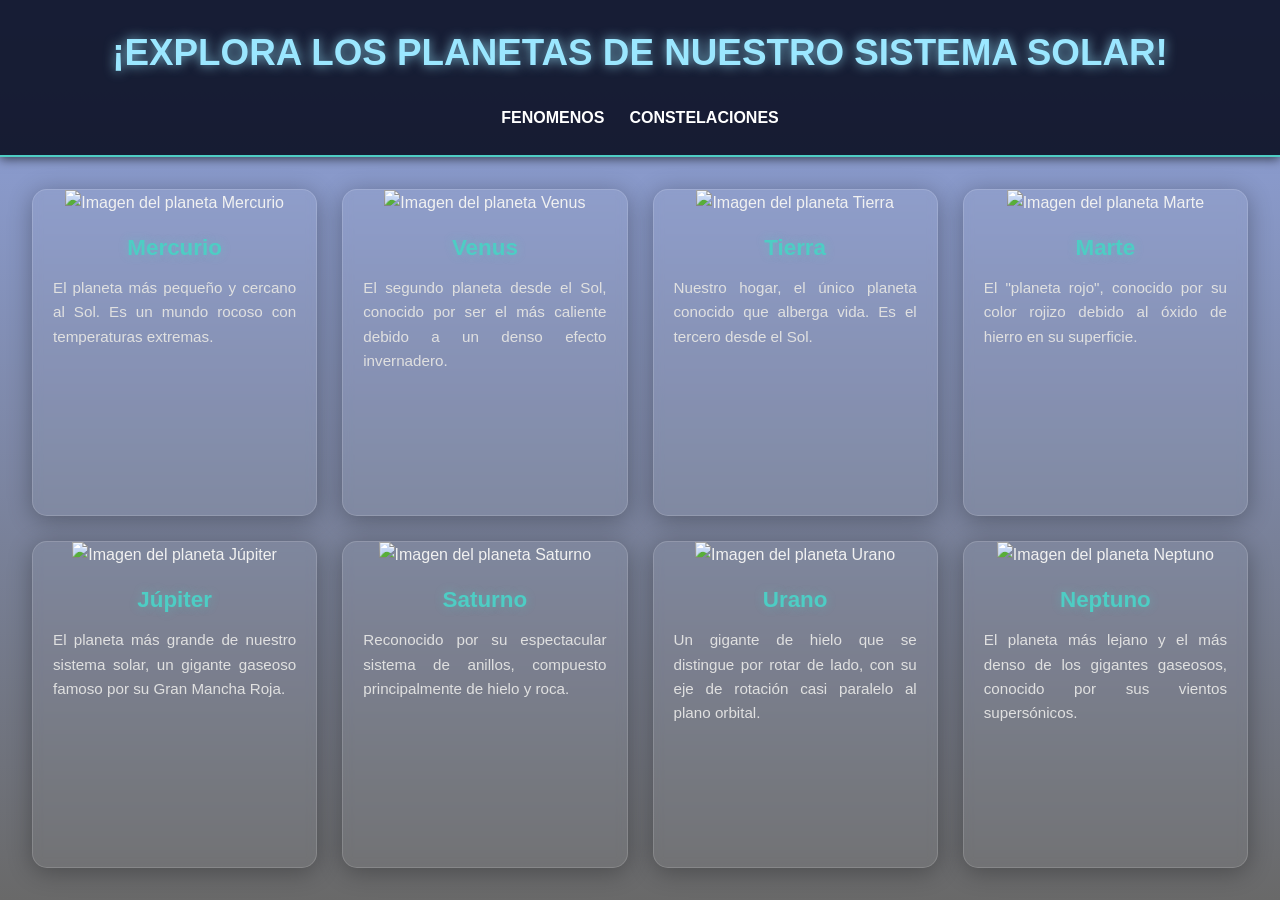
==== index.html @ c5505b99 "versión 1.3" ====
<!DOCTYPE html>
<html lang="es">
<head>
    <meta charset="UTF-8">
    <meta name="viewport" content="width=device-width, initial-scale=1.0">
    <title>Los Planetas del Sistema Solar</title>
    <link rel="stylesheet" href="solar.css">
    
        
</head>
<body>

    <header>
        <h1>¡Explora los Planetas de Nuestro Sistema Solar!</h1>

        <nav class="generos">
            <ul>
                <li><a href="festividades.html">FENOMENOS</a></li>
                <li><a href="constelaciones.html">CONSTELACIONES</a></li>
                
                
            </ul>
        </nav>
    </header>

    <main>
        <div class="planeta-card">
            <img src="mercurio.jpg" alt="Imagen del planeta Mercurio">
            <div class="planeta-info">
                <h3>Mercurio</h3>
                <p>El planeta más pequeño y cercano al Sol. Es un mundo rocoso con temperaturas extremas.</p>
            </div>
        </div>

        <div class="planeta-card">
            <img src="venus.jpg" alt="Imagen del planeta Venus">
            <div class="planeta-info">
                <h3>Venus</h3>
                <p>El segundo planeta desde el Sol, conocido por ser el más caliente debido a un denso efecto invernadero.</p>
            </div>
        </div>

        <div class="planeta-card">
            <img src="tierra.jpg" alt="Imagen del planeta Tierra">
            <div class="planeta-info">
                <h3>Tierra</h3>
                <p>Nuestro hogar, el único planeta conocido que alberga vida. Es el tercero desde el Sol.</p>
            </div>
        </div>
        
        <div class="planeta-card">
            <img src="marte.jpg" alt="Imagen del planeta Marte">
            <div class="planeta-info">
                <h3>Marte</h3>
                <p>El "planeta rojo", conocido por su color rojizo debido al óxido de hierro en su superficie.</p>
            </div>
        </div>

        <div class="planeta-card">
            <img src="jupiter.jpg" alt="Imagen del planeta Júpiter">
            <div class="planeta-info">
                <h3>Júpiter</h3>
                <p>El planeta más grande de nuestro sistema solar, un gigante gaseoso famoso por su Gran Mancha Roja.</p>
            </div>
        </div>

        <div class="planeta-card">
            <img src="sarturno.jpg" alt="Imagen del planeta Saturno">
            <div class="planeta-info">
                <h3>Saturno</h3>
                <p>Reconocido por su espectacular sistema de anillos, compuesto principalmente de hielo y roca.</p>
            </div>
        </div>

        <div class="planeta-card">
            <img src="urano.jpg" alt="Imagen del planeta Urano">
            <div class="planeta-info">
                <h3>Urano</h3>
                <p>Un gigante de hielo que se distingue por rotar de lado, con su eje de rotación casi paralelo al plano orbital.</p>
            </div>
        </div>

        <div class="planeta-card">
            <img src="neptuno.jpg" alt="Imagen del planeta Neptuno">
            <div class="planeta-info">
                <h3>Neptuno</h3>
                <p>El planeta más lejano y el más denso de los gigantes gaseosos, conocido por sus vientos supersónicos.</p>
            </div>
        </div>
        
    </main>

</body>
</html>
---- solar.css ----
/* ======== CONFIGURACIÓN GENERAL ======== */
* {
    margin: 0;
    padding: 0;
    box-sizing: border-box;
    font-family: 'Poppins', sans-serif;
}

body {
    background: 
        linear-gradient(rgba(37, 77, 197, 0.507), rgba(0, 0, 0, 0.589)),
        url("sol.png"); /* Cambia por tu imagen */
    background-size: cover;
    background-position: center;
    background-attachment: fixed;
    color: #f1f1f1;
    line-height: 1.6;
    display: flex;
    flex-direction: column;
    min-height: 100vh;
}

/* ======== ENCABEZADO ======== */
header {
    background: rgba(10, 15, 35, 0.9);
    text-align: center;
    padding: 1.5em 2em;
    border-bottom: 2px solid #4ecdc4;
    box-shadow: 0 2px 10px rgba(0,0,0,0.6);
}

header h1 {
    font-size: 2.3em;
    color: #9be7ff;
    text-transform: uppercase;
    text-shadow: 0 0 12px rgba(155,231,255,0.8);
    margin-bottom: 0.6em;
}

/* ======== NAVEGACIÓN ======== */
.generos ul {
    list-style: none;
    display: flex;
    justify-content: center;
    gap: 25px;
    flex-wrap: wrap;
}

.generos a {
    text-decoration: none;
    color: #ffffff;
    font-weight: 600;
    transition: all 0.3s ease;
    border-bottom: 2px solid transparent;
}

.generos a:hover {
    color: #4ecdc4;
    border-bottom: 2px solid #4ecdc4;
}

/* ======== CONTENIDO PRINCIPAL ======== */
main {
    flex: 1;
    display: grid;
    grid-template-columns: repeat(auto-fit, minmax(280px, 1fr));
    gap: 25px;
    padding: 2em;
    justify-items: center;
}

/* ======== TARJETAS DE PLANETAS ======== */
.planeta-card {
    background: rgba(255, 255, 255, 0.05);
    border: 1px solid rgba(255, 255, 255, 0.15);
    border-radius: 15px;
    overflow: hidden;
    text-align: center;
    box-shadow: 0 4px 25px rgba(0,0,0,0.3);
    backdrop-filter: blur(5px);
    transition: transform 0.3s ease, box-shadow 0.3s ease;
    width: 100%;
    max-width: 350px;
}

.planeta-card:hover {
    transform: translateY(-6px);
    box-shadow: 0 8px 25px rgba(78,205,196,0.4);
}

/* ======== IMÁGENES DE PLANETAS ======== */
.planeta-card img {
    width: 100%;
    height: 220px;
    object-fit: cover;
    transition: transform 0.4s ease;
}

.planeta-card img:hover {
    transform: scale(1.05);
}

/* ======== INFORMACIÓN DE PLANETAS ======== */
.planeta-info {
    padding: 15px 20px;
}

.planeta-info h3 {
    color: #4ecdc4;
    font-size: 1.4em;
    margin-bottom: 10px;
    text-shadow: 0 0 10px rgba(78,205,196,0.4);
}

.planeta-info p {
    color: #e0e0e0;
    font-size: 0.95em;
    text-align: justify;
}

/* ======== PIE DE PÁGINA ======== */
footer {
    background: rgba(10, 15, 35, 0.95);
    text-align: center;
    padding: 1.5em;
    border-top: 2px solid #4ecdc4;
    color: #bbb;
    font-size: 0.9em;
    margin-top: 20px;
}

/* ======== RESPONSIVE ======== */
@media (max-width: 600px) {
    header h1 {
        font-size: 1.7em;
    }

    .generos ul {
        flex-direction: column;
        gap: 10px;
    }

    .planeta-card img {
        height: 180px;
    }
}
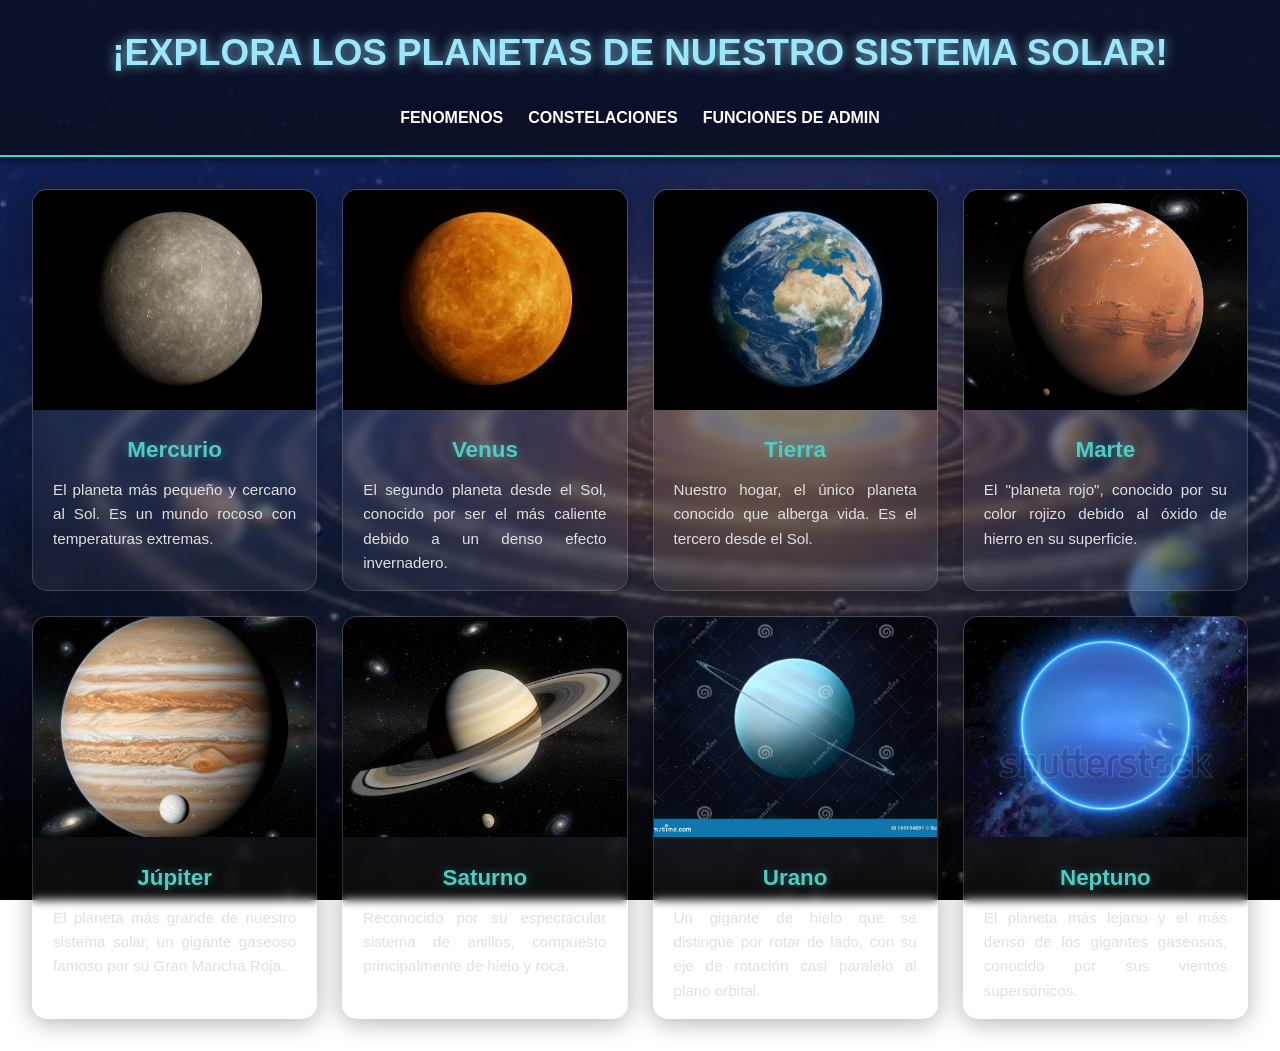
==== commit 82065907: "versión 2.0" ====
--- a/index.html
+++ b/index.html
@@ -17,6 +17,8 @@
             <ul>
                 <li><a href="festividades.html">FENOMENOS</a></li>
                 <li><a href="constelaciones.html">CONSTELACIONES</a></li>
+                <li><a href="admin.html">FUNCIONES DE ADMIN</a></li>
+
                 
                 
             </ul>
@@ -25,15 +27,15 @@
 
     <main>
         <div class="planeta-card">
-            <img src="mercurio.jpg" alt="Imagen del planeta Mercurio">
-            <div class="planeta-info">
-                <h3>Mercurio</h3>
-                <p>El planeta más pequeño y cercano al Sol. Es un mundo rocoso con temperaturas extremas.</p>
-            </div>
-        </div>
+    <img src="imagenes proyecto/sistema solar/mercurio.jpg" alt="Imagen del planeta Mercurio">
+    <div class="planeta-info">
+        <h3>Mercurio</h3>
+        <p>El planeta más pequeño y cercano al Sol. Es un mundo rocoso con temperaturas extremas.</p>
+    </div>
+    </div>
 
         <div class="planeta-card">
-            <img src="venus.jpg" alt="Imagen del planeta Venus">
+            <img src="imagenes proyecto/sistema solar/venus.jpg" alt="Imagen del planeta Venus">
             <div class="planeta-info">
                 <h3>Venus</h3>
                 <p>El segundo planeta desde el Sol, conocido por ser el más caliente debido a un denso efecto invernadero.</p>
@@ -41,15 +43,15 @@
         </div>
 
         <div class="planeta-card">
-            <img src="tierra.jpg" alt="Imagen del planeta Tierra">
+            <img src="imagenes proyecto/sistema solar/tierra.jpg" alt="Imagen del planeta Tierra">
             <div class="planeta-info">
                 <h3>Tierra</h3>
                 <p>Nuestro hogar, el único planeta conocido que alberga vida. Es el tercero desde el Sol.</p>
             </div>
         </div>
-        
+
         <div class="planeta-card">
-            <img src="marte.jpg" alt="Imagen del planeta Marte">
+            <img src="imagenes proyecto/sistema solar/marte.jpg" alt="Imagen del planeta Marte">
             <div class="planeta-info">
                 <h3>Marte</h3>
                 <p>El "planeta rojo", conocido por su color rojizo debido al óxido de hierro en su superficie.</p>
@@ -57,7 +59,7 @@
         </div>
 
         <div class="planeta-card">
-            <img src="jupiter.jpg" alt="Imagen del planeta Júpiter">
+            <img src="imagenes proyecto/sistema solar/jupiter.jpg" alt="Imagen del planeta Júpiter">
             <div class="planeta-info">
                 <h3>Júpiter</h3>
                 <p>El planeta más grande de nuestro sistema solar, un gigante gaseoso famoso por su Gran Mancha Roja.</p>
@@ -65,7 +67,7 @@
         </div>
 
         <div class="planeta-card">
-            <img src="sarturno.jpg" alt="Imagen del planeta Saturno">
+            <img src="imagenes proyecto/sistema solar/sarturno.jpg" alt="Imagen del planeta Saturno">
             <div class="planeta-info">
                 <h3>Saturno</h3>
                 <p>Reconocido por su espectacular sistema de anillos, compuesto principalmente de hielo y roca.</p>
@@ -73,7 +75,7 @@
         </div>
 
         <div class="planeta-card">
-            <img src="urano.jpg" alt="Imagen del planeta Urano">
+            <img src="imagenes proyecto/sistema solar/urano.jpg" alt="Imagen del planeta Urano">
             <div class="planeta-info">
                 <h3>Urano</h3>
                 <p>Un gigante de hielo que se distingue por rotar de lado, con su eje de rotación casi paralelo al plano orbital.</p>
@@ -81,7 +83,7 @@
         </div>
 
         <div class="planeta-card">
-            <img src="neptuno.jpg" alt="Imagen del planeta Neptuno">
+            <img src="imagenes proyecto/sistema solar/neptuno.jpg" alt="Imagen del planeta Neptuno">
             <div class="planeta-info">
                 <h3>Neptuno</h3>
                 <p>El planeta más lejano y el más denso de los gigantes gaseosos, conocido por sus vientos supersónicos.</p>
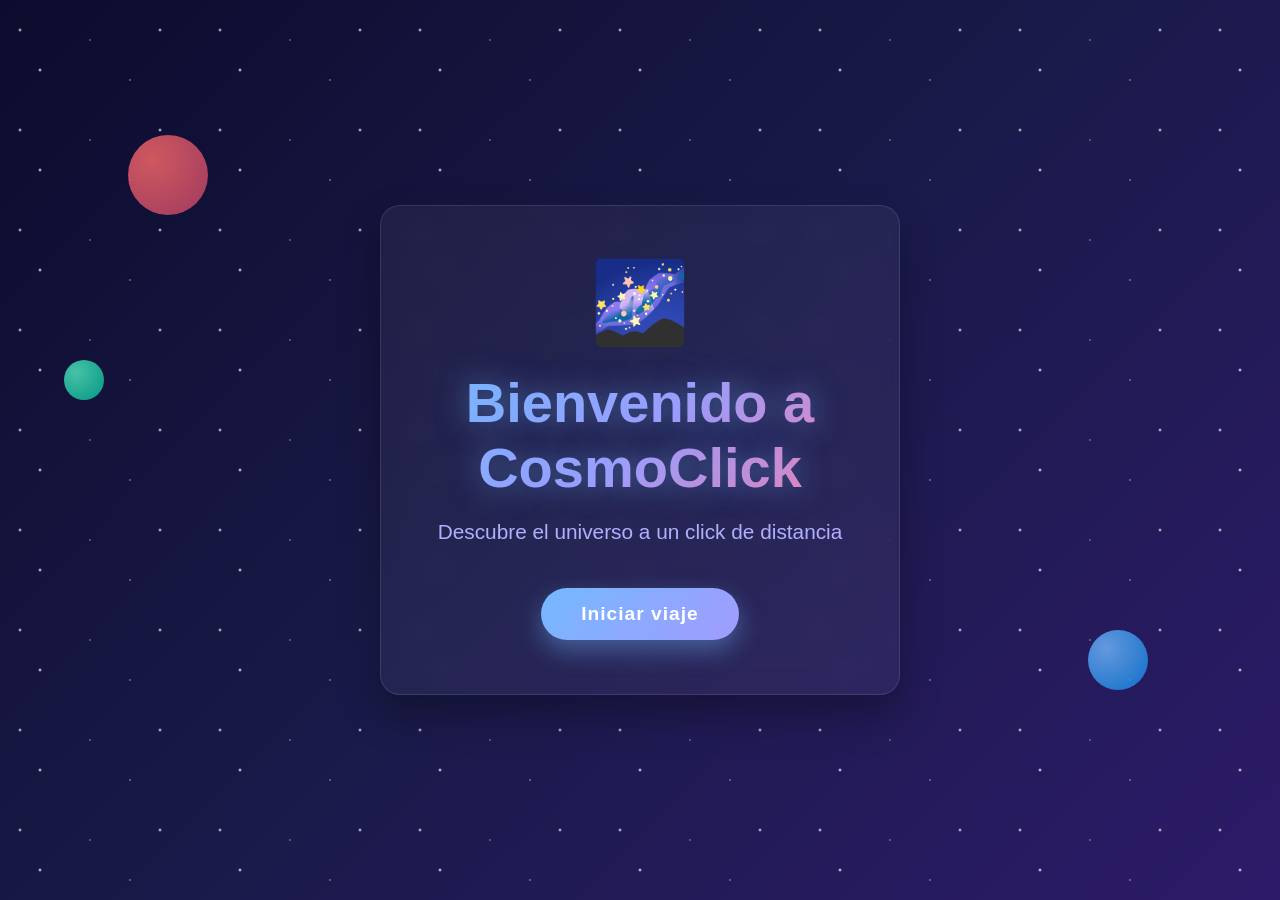
==== commit 4d7dda61: "versión 2.2" ====
--- a/index.html
+++ b/index.html
@@ -3,94 +3,25 @@
 <head>
     <meta charset="UTF-8">
     <meta name="viewport" content="width=device-width, initial-scale=1.0">
-    <title>Los Planetas del Sistema Solar</title>
-    <link rel="stylesheet" href="solar.css">
-    
-        
+    <title>Bienvenido - CoscoClick</title>
+    <link rel="stylesheet" href="bienvenida.css">
 </head>
 <body>
-
-    <header>
-        <h1>¡Explora los Planetas de Nuestro Sistema Solar!</h1>
-
-        <nav class="generos">
-            <ul>
-                <li><a href="festividades.html">FENOMENOS</a></li>
-                <li><a href="constelaciones.html">CONSTELACIONES</a></li>
-                <li><a href="admin.html">FUNCIONES DE ADMIN</a></li>
-
-                
-                
-            </ul>
-        </nav>
-    </header>
-
-    <main>
-        <div class="planeta-card">
-    <img src="imagenes proyecto/sistema solar/mercurio.jpg" alt="Imagen del planeta Mercurio">
-    <div class="planeta-info">
-        <h3>Mercurio</h3>
-        <p>El planeta más pequeño y cercano al Sol. Es un mundo rocoso con temperaturas extremas.</p>
-    </div>
+    <div class="stars-container" id="stars"></div>
+    
+    <div class="planets-container">
+        <div class="planet planet-1"></div>
+        <div class="planet planet-2"></div>
+        <div class="planet planet-3"></div>
     </div>
 
-        <div class="planeta-card">
-            <img src="imagenes proyecto/sistema solar/venus.jpg" alt="Imagen del planeta Venus">
-            <div class="planeta-info">
-                <h3>Venus</h3>
-                <p>El segundo planeta desde el Sol, conocido por ser el más caliente debido a un denso efecto invernadero.</p>
-            </div>
+    <div class="welcome-container">
+        <div class="welcome-content">
+            <div class="logo">🌌</div>
+            <h1 class="welcome-title">Bienvenido a CosmoClick</h1>
+            <p class="welcome-subtitle">Descubre el universo a un click de distancia</p>
+            <a href="planetas.html" class="explore-btn">Iniciar viaje</a>
         </div>
-
-        <div class="planeta-card">
-            <img src="imagenes proyecto/sistema solar/tierra.jpg" alt="Imagen del planeta Tierra">
-            <div class="planeta-info">
-                <h3>Tierra</h3>
-                <p>Nuestro hogar, el único planeta conocido que alberga vida. Es el tercero desde el Sol.</p>
-            </div>
-        </div>
-
-        <div class="planeta-card">
-            <img src="imagenes proyecto/sistema solar/marte.jpg" alt="Imagen del planeta Marte">
-            <div class="planeta-info">
-                <h3>Marte</h3>
-                <p>El "planeta rojo", conocido por su color rojizo debido al óxido de hierro en su superficie.</p>
-            </div>
-        </div>
-
-        <div class="planeta-card">
-            <img src="imagenes proyecto/sistema solar/jupiter.jpg" alt="Imagen del planeta Júpiter">
-            <div class="planeta-info">
-                <h3>Júpiter</h3>
-                <p>El planeta más grande de nuestro sistema solar, un gigante gaseoso famoso por su Gran Mancha Roja.</p>
-            </div>
-        </div>
-
-        <div class="planeta-card">
-            <img src="imagenes proyecto/sistema solar/sarturno.jpg" alt="Imagen del planeta Saturno">
-            <div class="planeta-info">
-                <h3>Saturno</h3>
-                <p>Reconocido por su espectacular sistema de anillos, compuesto principalmente de hielo y roca.</p>
-            </div>
-        </div>
-
-        <div class="planeta-card">
-            <img src="imagenes proyecto/sistema solar/urano.jpg" alt="Imagen del planeta Urano">
-            <div class="planeta-info">
-                <h3>Urano</h3>
-                <p>Un gigante de hielo que se distingue por rotar de lado, con su eje de rotación casi paralelo al plano orbital.</p>
-            </div>
-        </div>
-
-        <div class="planeta-card">
-            <img src="imagenes proyecto/sistema solar/neptuno.jpg" alt="Imagen del planeta Neptuno">
-            <div class="planeta-info">
-                <h3>Neptuno</h3>
-                <p>El planeta más lejano y el más denso de los gigantes gaseosos, conocido por sus vientos supersónicos.</p>
-            </div>
-        </div>
-        
-    </main>
-
+    </div>
 </body>
 </html>
--- a/bienvenida.css
+++ b/bienvenida.css
@@ -0,0 +1,266 @@
+* {
+    margin: 0;
+    padding: 0;
+    box-sizing: border-box;
+}
+
+body {
+    background: linear-gradient(135deg, #0c0c2e, #1a1a4a, #2d1b69);
+    color: #ffffff;
+    min-height: 100vh;
+    display: flex;
+    align-items: center;
+    justify-content: center;
+    font-family: 'Arial', sans-serif;
+    overflow: hidden;
+    position: relative;
+}
+
+/* Estrellas de fondo animadas */
+.stars-container {
+    position: absolute;
+    top: 0;
+    left: 0;
+    width: 100%;
+    height: 100%;
+    z-index: 1;
+}
+
+.stars-container::before {
+    content: '';
+    position: absolute;
+    top: 0;
+    left: 0;
+    width: 100%;
+    height: 100%;
+    background-image: 
+        radial-gradient(2px 2px at 20px 30px, #eee, transparent),
+        radial-gradient(2px 2px at 40px 70px, #fff, transparent),
+        radial-gradient(1px 1px at 90px 40px, #ddd, transparent),
+        radial-gradient(1px 1px at 130px 80px, #fff, transparent),
+        radial-gradient(2px 2px at 160px 30px, #eee, transparent);
+    background-repeat: repeat;
+    background-size: 200px 100px;
+    animation: stars-move 60s linear infinite;
+}
+
+@keyframes stars-move {
+    from { transform: translateY(0); }
+    to { transform: translateY(-100px); }
+}
+
+/* Planetas flotantes */
+.planets-container {
+    position: absolute;
+    width: 100%;
+    height: 100%;
+    z-index: 1;
+}
+
+.planet {
+    position: absolute;
+    border-radius: 50%;
+    opacity: 0.8;
+    filter: blur(0.5px);
+    animation-duration: 20s;
+    animation-iteration-count: infinite;
+    animation-timing-function: linear;
+}
+
+.planet-1 {
+    width: 80px;
+    height: 80px;
+    background: radial-gradient(circle at 30% 30%, #ff6b6b, #c44569);
+    top: 15%;
+    left: 10%;
+    animation-name: float-1;
+}
+
+.planet-2 {
+    width: 60px;
+    height: 60px;
+    background: radial-gradient(circle at 30% 30%, #74b9ff, #0984e3);
+    top: 70%;
+    left: 85%;
+    animation-name: float-2;
+}
+
+.planet-3 {
+    width: 40px;
+    height: 40px;
+    background: radial-gradient(circle at 30% 30%, #55efc4, #00b894);
+    top: 40%;
+    left: 5%;
+    animation-name: float-3;
+}
+
+@keyframes float-1 {
+    0%, 100% { transform: translate(0, 0) rotate(0deg); }
+    25% { transform: translate(20px, -15px) rotate(90deg); }
+    50% { transform: translate(0, -30px) rotate(180deg); }
+    75% { transform: translate(-20px, -15px) rotate(270deg); }
+}
+
+@keyframes float-2 {
+    0%, 100% { transform: translate(0, 0) rotate(0deg); }
+    25% { transform: translate(-15px, 20px) rotate(-90deg); }
+    50% { transform: translate(-30px, 0) rotate(-180deg); }
+    75% { transform: translate(-15px, -20px) rotate(-270deg); }
+}
+
+@keyframes float-3 {
+    0%, 100% { transform: translate(0, 0) scale(1); }
+    50% { transform: translate(25px, 25px) scale(1.2); }
+}
+
+/* Contenido principal */
+.welcome-container {
+    position: relative;
+    z-index: 2;
+    text-align: center;
+    max-width: 600px;
+    padding: 40px;
+}
+
+.welcome-content {
+    background: rgba(255, 255, 255, 0.05);
+    backdrop-filter: blur(10px);
+    border: 1px solid rgba(255, 255, 255, 0.1);
+    border-radius: 20px;
+    padding: 50px 40px;
+    box-shadow: 0 20px 40px rgba(0, 0, 0, 0.3);
+}
+
+.logo {
+    font-size: 5rem;
+    margin-bottom: 20px;
+    animation: logo-float 4s ease-in-out infinite;
+}
+
+@keyframes logo-float {
+    0%, 100% { transform: translateY(0) rotate(0deg); }
+    50% { transform: translateY(-10px) rotate(5deg); }
+}
+
+.welcome-title {
+    font-size: 3.5rem;
+    margin-bottom: 15px;
+    background: linear-gradient(135deg, #74b9ff, #a29bfe, #fd79a8);
+    -webkit-background-clip: text;
+    background-clip: text;
+    color: transparent;
+    text-shadow: 0 0 30px rgba(116, 185, 255, 0.5);
+    animation: title-glow 3s ease-in-out infinite alternate;
+}
+
+@keyframes title-glow {
+    from { text-shadow: 0 0 30px rgba(116, 185, 255, 0.5); }
+    to { text-shadow: 0 0 40px rgba(162, 155, 254, 0.7); }
+}
+
+.welcome-subtitle {
+    font-size: 1.3rem;
+    color: #b0b0ff;
+    margin-bottom: 40px;
+    line-height: 1.6;
+}
+
+/* Botón de exploración */
+.explore-btn {
+    display: inline-block;
+    padding: 15px 40px;
+    background: linear-gradient(135deg, #74b9ff, #a29bfe);
+    color: white;
+    text-decoration: none;
+    border-radius: 50px;
+    font-size: 1.2rem;
+    font-weight: bold;
+    letter-spacing: 1px;
+    transition: all 0.3s ease;
+    box-shadow: 0 10px 25px rgba(116, 185, 255, 0.4);
+    position: relative;
+    overflow: hidden;
+}
+
+.explore-btn:hover {
+    transform: translateY(-3px);
+    box-shadow: 0 15px 35px rgba(116, 185, 255, 0.6);
+    background: linear-gradient(135deg, #a29bfe, #74b9ff);
+}
+
+.explore-btn:active {
+    transform: translateY(-1px);
+}
+
+.explore-btn::before {
+    content: '';
+    position: absolute;
+    top: 0;
+    left: -100%;
+    width: 100%;
+    height: 100%;
+    background: linear-gradient(90deg, transparent, rgba(255, 255, 255, 0.3), transparent);
+    transition: 0.5s;
+}
+
+.explore-btn:hover::before {
+    left: 100%;
+}
+
+/* Responsive */
+@media (max-width: 768px) {
+    .welcome-container {
+        padding: 20px;
+    }
+    
+    .welcome-content {
+        padding: 40px 30px;
+    }
+    
+    .logo {
+        font-size: 4rem;
+    }
+    
+    .welcome-title {
+        font-size: 2.5rem;
+    }
+    
+    .welcome-subtitle {
+        font-size: 1.1rem;
+    }
+    
+    .explore-btn {
+        padding: 12px 35px;
+        font-size: 1.1rem;
+    }
+    
+    .planet-1 {
+        width: 60px;
+        height: 60px;
+    }
+    
+    .planet-2 {
+        width: 45px;
+        height: 45px;
+    }
+    
+    .planet-3 {
+        width: 30px;
+        height: 30px;
+    }
+}
+
+@media (max-width: 480px) {
+    .welcome-title {
+        font-size: 2rem;
+    }
+    
+    .welcome-subtitle {
+        font-size: 1rem;
+    }
+    
+    .explore-btn {
+        padding: 10px 30px;
+        font-size: 1rem;
+    }
+}
